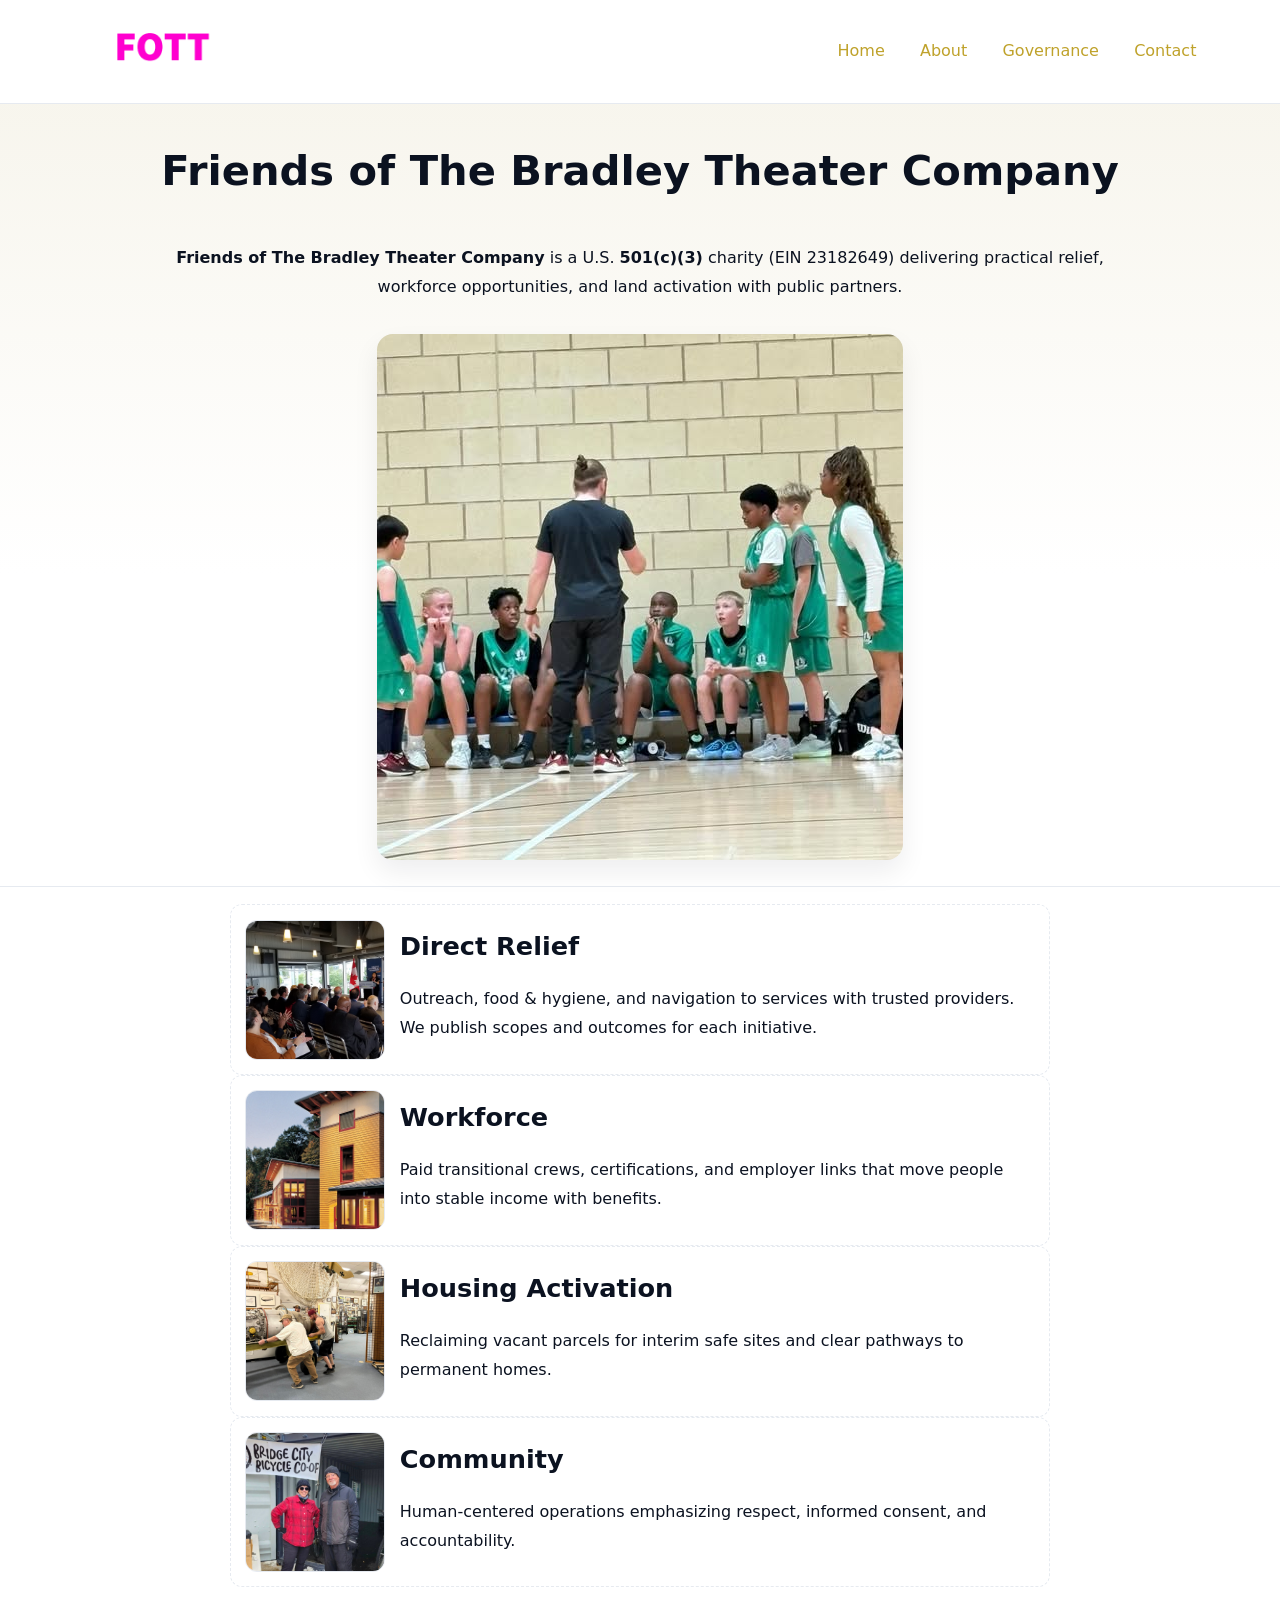
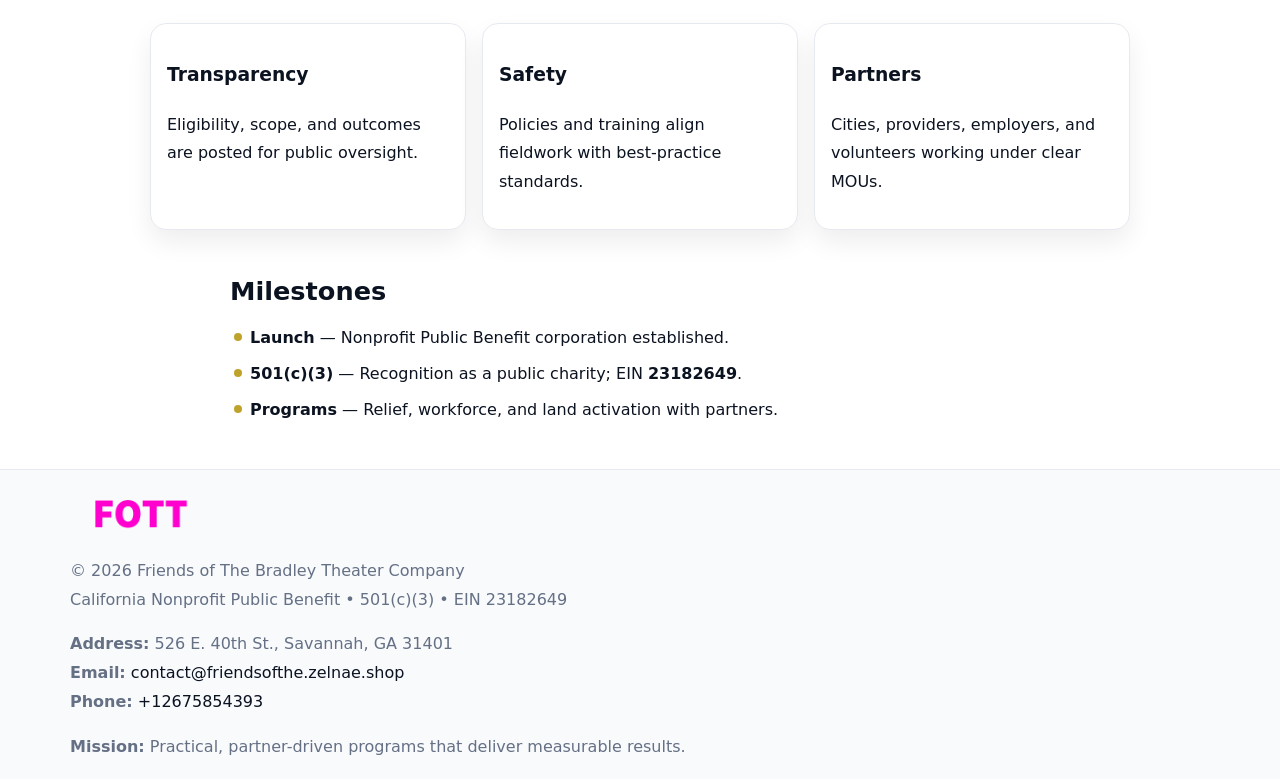
==== index.html @ 223f3aa0 "Initial commit" ====
<!doctype html><html lang="en"><head>
<meta charset="utf-8"/><meta name="viewport" content="width=device-width,initial-scale=1"/>
<title>Friends of The Bradley Theater Company – Nonprofit • 2025</title>
<link rel="stylesheet" href="assets/styles.css"/><link rel="icon" href="images/logo.png"/>
<meta name="data-ein" content="23182649"/><meta name="data-name" content="Friends of The Bradley Theater Company"/>
<meta name="data-email" content="contact@friendsofthe.zelnae.shop"/><meta name="data-phone" content="+12675854393"/>
<meta name="data-address" content="526 E. 40th St., Savannah, GA 31401"/><meta name="data-map" content="526+E+40th+St+,+Savannah,+GA+31401"/>
  <meta name="description" content="Our nonprofit strengthens the community with programs focused on community services, education, and direct relief.">
</head><body>
<div style="position:absolute;left:-9999px;top:-9999px;opacity:0" data-uniq="{{UNIQUE_BLOB}}">
  <span>Our nonprofit strengthens the community with programs focused on community services, education, and direct relief.</span><svg width="12" height="12" viewBox="0 0 12 12" xmlns="http://www.w3.org/2000/svg"><circle cx="6" cy="6" r="5" fill="#b45309"/></svg><img src="images/land.jpg" width="1" height="1" alt="" loading="lazy"/>
</div>

<header><div class="cc686ed717a">
  <a href="index.html"><img src="images/logo.png" style="width:140px" alt="Friends of The Bradley Theater Company"></a>
  <nav><a class="active" href="index.html">Home</a><a href="about.html">About</a><a href="governance.html">Governance</a><a href="contact.html">Contact</a></nav>
</div></header>

<section class="c2dc8d2378d"><div class="c994de443fe">
  <h1>Friends of The Bradley Theater Company</h1>
  <p class="ce5ba940f63"><strong>Friends of The Bradley Theater Company</strong> is a U.S. <strong>501(c)(3)</strong> charity (EIN 23182649) delivering practical relief, workforce opportunities, and land activation with public partners.</p>
  <img src="images/hero.jpg" alt="Community action">
</div></section>

<main class="c994de443fe">
  <section class="section narrow">
    <div class="feature"><img class="thumb" src="images/relief.jpg" alt=""><div><h2>Direct Relief</h2><p>Outreach, food & hygiene, and navigation to services with trusted providers. We publish scopes and outcomes for each initiative.</p></div></div>
    <div class="feature"><img class="thumb" src="images/jobs.jpg" alt=""><div><h2>Workforce</h2><p>Paid transitional crews, certifications, and employer links that move people into stable income with benefits.</p></div></div>
    <div class="feature"><img class="thumb" src="images/land.jpg" alt=""><div><h2>Housing Activation</h2><p>Reclaiming vacant parcels for interim safe sites and clear pathways to permanent homes.</p></div></div>
    <div class="feature"><img class="thumb" src="images/community.jpg" alt=""><div><h2>Community</h2><p>Human-centered operations emphasizing respect, informed consent, and accountability.</p></div></div>
  </section>

  <section class="section c0f167d6640">
    <article class="cce969641e4"><h3>Transparency</h3><p>Eligibility, scope, and outcomes are posted for public oversight.</p></article>
    <article class="cce969641e4"><h3>Safety</h3><p>Policies and training align fieldwork with best-practice standards.</p></article>
    <article class="cce969641e4"><h3>Partners</h3><p>Cities, providers, employers, and volunteers working under clear MOUs.</p></article>
  </section>

  <section class="section narrow">
    <h2>Milestones</h2>
    <ul class="timeline">
      <li><strong>Launch</strong> — Nonprofit Public Benefit corporation established.</li>
      <li><strong>501(c)(3)</strong> — Recognition as a public charity; EIN <strong>23182649</strong>.</li>
      <li><strong>Programs</strong> — Relief, workforce, and land activation with partners.</li>
    </ul>
  </section>
</main>

<footer>
  <div class="footer">
    <div class="c23cd80f607">
      <div class="fcol">
        <img src="images/logo.png" alt="" style="width:140px;margin-bottom:.4rem">
        <div class="small">© <span id="year"></span> Friends of The Bradley Theater Company</div>
        <div class="small">California Nonprofit Public Benefit • 501(c)(3) • EIN 23182649</div>
      </div>
      <div class="fcol">
        <div class="small"><strong>Address:</strong> 526 E. 40th St., Savannah, GA 31401</div>
        <div class="small"><strong>Email:</strong> <a href="mailto:contact@friendsofthe.zelnae.shop">contact@friendsofthe.zelnae.shop</a></div>
        <div class="small"><strong>Phone:</strong> <a href="tel:+12675854393">+12675854393</a></div>
      </div>
      <div class="fcol">
        <div class="small"><strong>Mission:</strong> Practical, partner-driven programs that deliver measurable results.</div>
      </div>
    </div>
  </div>
</footer>

<script>
(function(){
  function m(n){const e=document.querySelector('meta[name="'+n+'"]');return e?e.content:''}
  function h(s){let x=2166136261>>>0;for(let i=0;i<s.length;i++){x^=s.charCodeAt(i);x=(x*16777619)>>>0}return x>>>0}
  const key=h((m('data-ein')||m('data-name')||'0').replace(/\s+/g,'')),H=key%360,S=55+(key%20),L=46;
  const r=document.documentElement;
  r.style.setProperty('--brand',`hsl(${H} ${S}% ${L}%)`);
  r.style.setProperty('--brand-ink',`hsl(${H} ${Math.min(95,S+10)}% ${Math.max(20,L-18)}%)`);
  r.style.setProperty('--soft',`hsl(${H} ${Math.max(40,S-25)}% 95%)`);
  const y=document.getElementById('year');if(y)y.textContent=new Date().getFullYear();
})();
</script>
</body></html>
---- assets/styles.css ----
:root{
  --ink:#0b1220;--muted:#657085;--paper:#ffffff;--line:#e6eaf0;
  --brand:#7c3aed;--brand-ink:#5b21b6;--soft:#f5f3ff;
  --r:16px;--sh:0 12px 26px rgba(11,18,32,.07)
}
*{box-sizing:border-box}
html,body{height:100%}
body{
  margin:0;color:var(--ink);background:var(--paper);
  font-family:Inter,system-ui,Arial,sans-serif;line-height:1.8;
  -webkit-text-size-adjust:100%
}
img{max-width:100%;height:auto;display:block;border-radius:var(--r)}
a{color:var(--brand);text-decoration:none}
a:hover{text-decoration:underline}

/* ---------- TOP NAV ---------- */
header{position:sticky;top:0;z-index:10;background:#fff;border-bottom:1px solid var(--line)}
.cc686ed717a{
  width:min(1140px,94%);margin:0 auto;padding:.7rem 0;
  display:flex;justify-content:space-between;align-items:center;gap:.6rem;
  flex-wrap:wrap; /* cho mobile */
}
.cc686ed717a a{margin-left:.5rem;padding:.55rem .85rem;border-radius:999px}
.cc686ed717a a:hover{background:var(--soft);text-decoration:none}

/* ---------- CONTAINER ---------- */
.c994de443fe{width:min(980px,92%);margin:0 auto}

/* ---------- HERO (CENTERED) ---------- */
.c2dc8d2378d{background:linear-gradient(180deg,var(--soft),#fff 60%);border-bottom:1px solid var(--line)}
.c2dc8d2378d .c994de443fe{
  text-align:center;padding:1.2rem 0;display:grid;gap:.9rem;justify-items:center
}
.c2dc8d2378d h1{font-size:clamp(1.6rem,4.5vw,2.6rem);margin:.25rem 0}
.c2dc8d2378d p.lead{color:var(--muted);max-width:48rem;margin:0 auto;padding:0 .4rem}
.c2dc8d2378d img{max-width:820px;box-shadow:var(--sh)}

/* ---------- SECTIONS ---------- */
.section{padding:1.1rem 0}
.narrow{max-width:820px;margin:0 auto}
.c0f167d6640{display:grid;grid-template-columns:1fr;gap:1rem}
.cce969641e4{border:1px solid var(--line);border-radius:var(--r);background:#fff;padding:1rem;box-shadow:var(--sh)}
h1{margin:.2rem 0 .4rem}
h2{font-size:clamp(1.1rem,3.6vw,1.6rem);margin:.2rem 0 .35rem}

/* ---------- FEATURE ROWS ---------- */
.feature{
  display:grid;grid-template-columns:120px 1fr;gap:.9rem;align-items:center;
  border:1px dashed var(--line);border-radius:12px;padding:.9rem
}
.thumb{width:120px;height:120px;object-fit:cover;border-radius:12px;border:1px solid var(--line)}

/* ---------- TIMELINE ---------- */
.timeline{list-style:none;margin:.6rem 0 0;padding:0}
.timeline li{position:relative;padding-left:1.25rem;margin:.45rem 0}
.timeline li::before{
  content:"";position:absolute;left:.25rem;top:.58rem;width:.5rem;height:.5rem;border-radius:999px;background:var(--brand)
}

/* ---------- FOOTER ---------- */
footer{border-top:1px solid var(--line);background:#f8fafc;margin-top:1.2rem}
.footer{width:min(1140px,94%);margin:0 auto;padding:1.1rem 0;display:grid;gap:1rem}
.c23cd80f607{display:grid;grid-template-columns:1fr;gap:1rem}
.fcol .small{color:var(--muted)}
.fcol a{color:var(--ink)} .fcol a:hover{color:var(--brand-ink)}

/* ---------- FORM (mobile-first) ---------- */
button,input,textarea,select{font:inherit}
.contact-form{display:grid;grid-template-columns:1fr;gap:12px;max-width:820px}
.contact-form .row-2{display:grid;grid-template-columns:1fr 1fr;gap:12px}
.contact-form input,.contact-form textarea{
  width:100%;padding:.9rem 1rem;border:1px solid var(--line);border-radius:var(--r);
  min-height:44px;background:#fff
}
.contact-form textarea{resize:vertical}
.contact-form button{
  width:auto;justify-self:start;padding:.95rem 1.4rem;background:var(--brand);color:#fff;
  border:0;border-radius:var(--r);cursor:pointer
}
.contact-form button:hover{background:var(--brand-ink)}

/* ---------- RESPONSIVE BREAKPOINTS ---------- */
/* >= 880px: lưới 3 cột, thumbnail lớn hơn */
@media (min-width:880px){
  .c0f167d6640{grid-template-columns:repeat(3,1fr)}
  .feature{grid-template-columns:140px 1fr}
  .thumb{width:140px;height:140px}
  .c2dc8d2378d .c994de443fe{padding:1.6rem 0;gap:1rem}
}
/* <= 720px: giảm spacing, ảnh thumb nhỏ, chữ dễ đọc */
@media (max-width:720px){
  .feature{grid-template-columns:1fr}
  .thumb{width:96px;height:96px;justify-self:center}
  .cce969641e4{padding:.85rem}
  .section{padding:.9rem 0}
  .cc686ed717a{justify-content:center}
}
/* <= 640px: form 1 cột */
@media (max-width:640px){
  .contact-form .row-2{grid-template-columns:1fr}
  .c2dc8d2378d img{border-radius:12px}
}
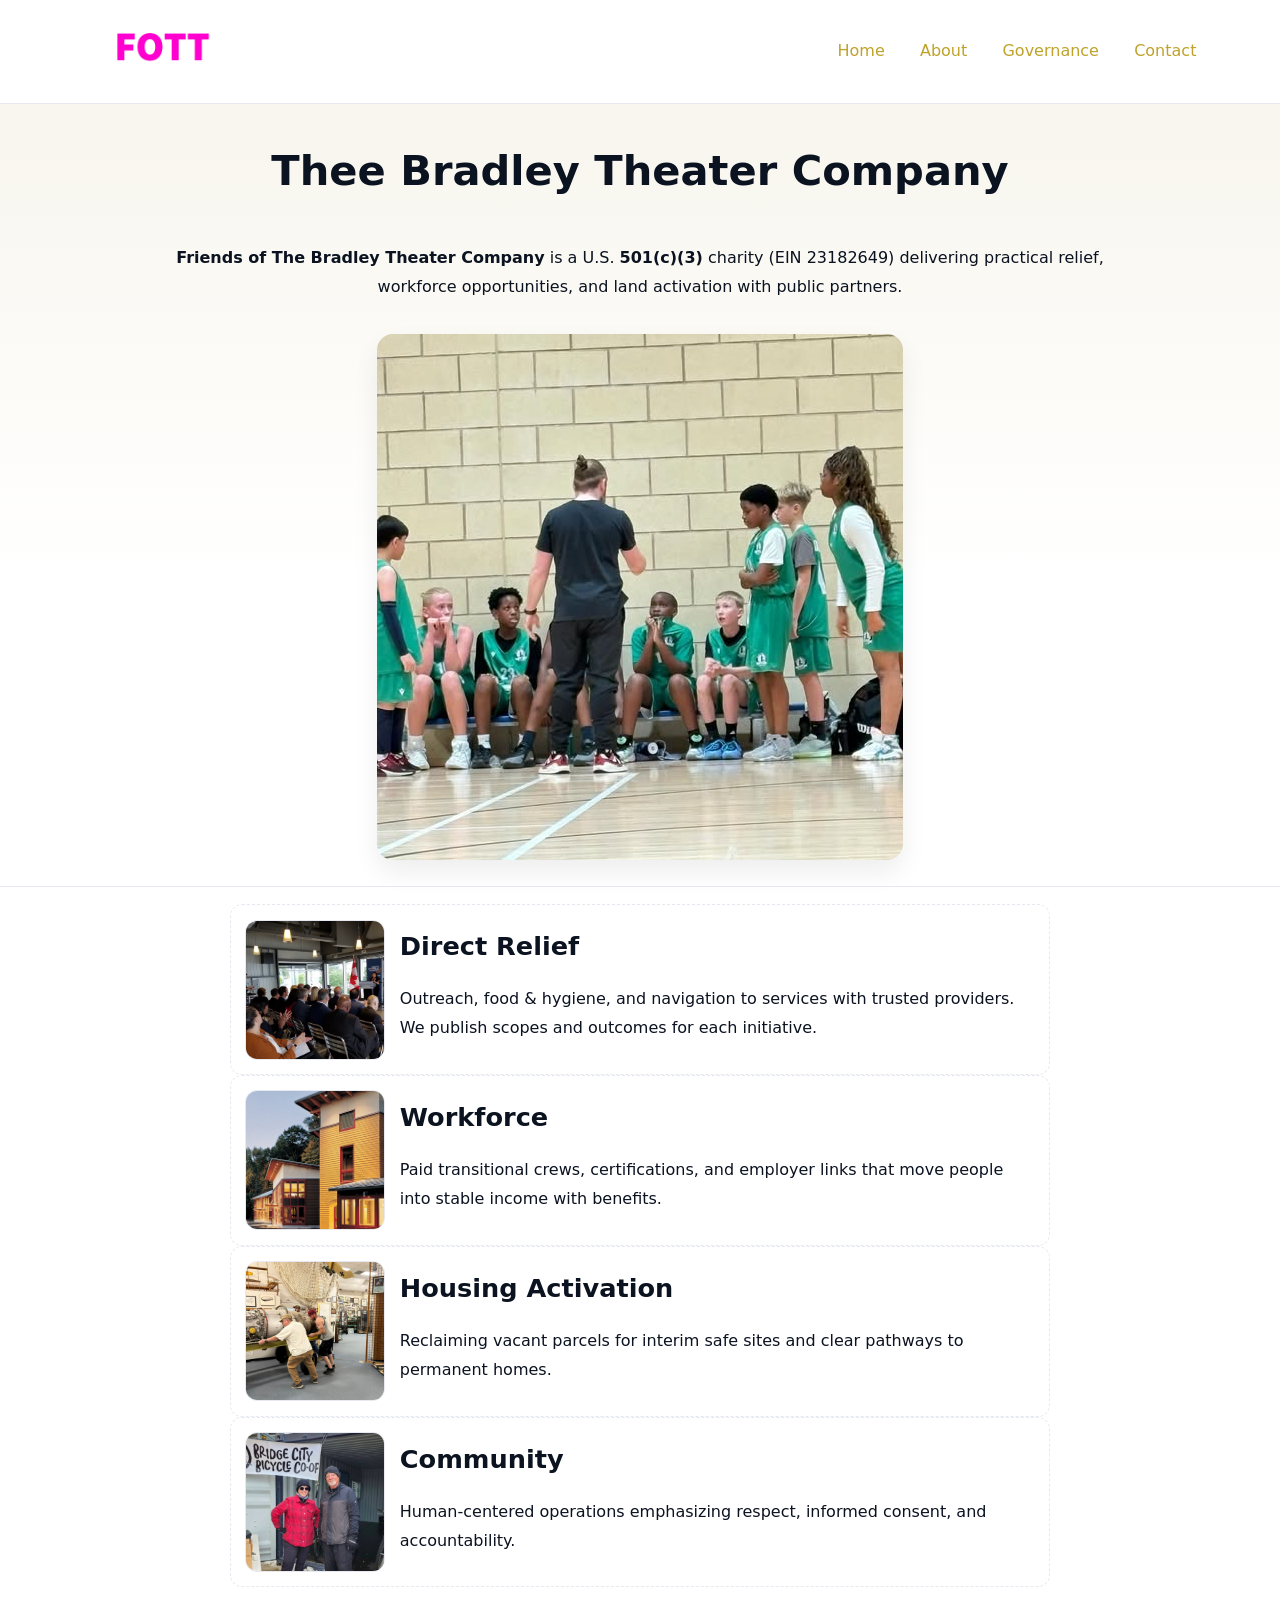
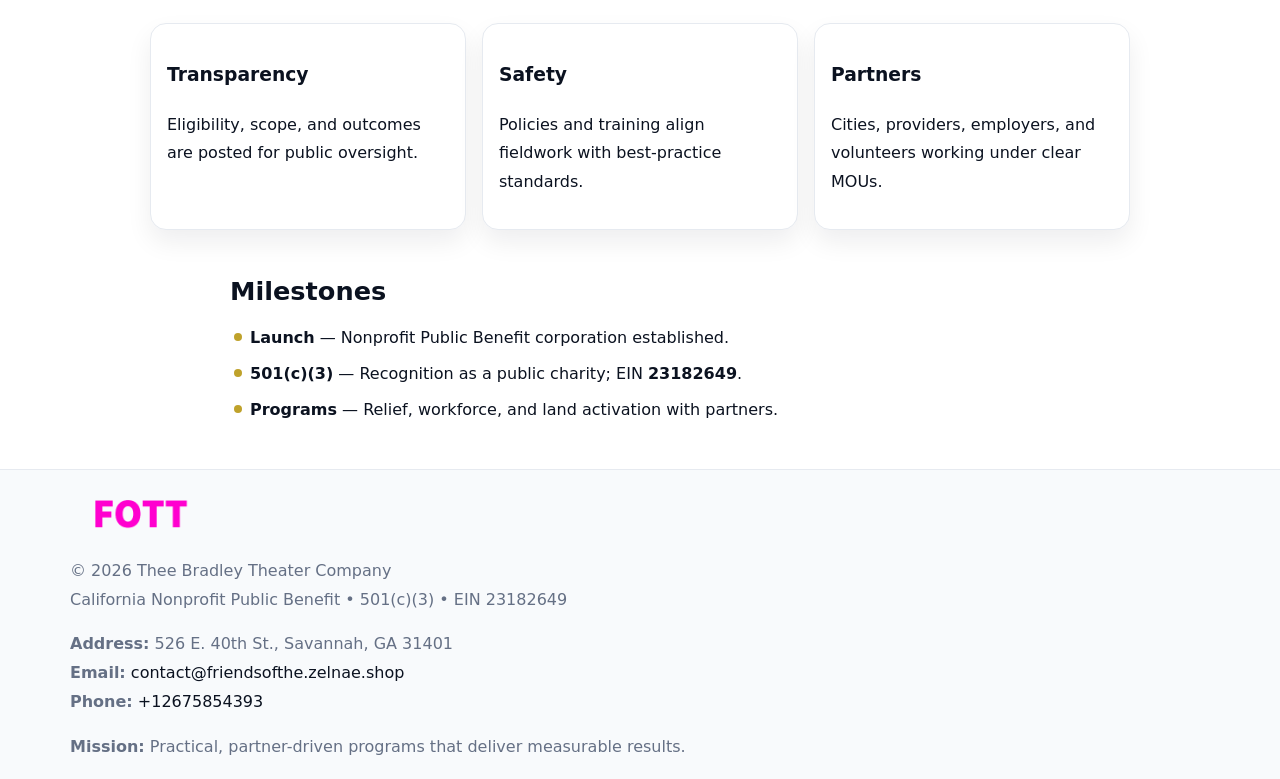
==== commit 9bfa4925: "Update index.html" ====
--- a/index.html
+++ b/index.html
@@ -1,8 +1,8 @@
 <!doctype html><html lang="en"><head>
 <meta charset="utf-8"/><meta name="viewport" content="width=device-width,initial-scale=1"/>
-<title>Friends of The Bradley Theater Company – Nonprofit • 2025</title>
+<title>Thee Bradley Theater Company – Nonprofit • 2025</title>
 <link rel="stylesheet" href="assets/styles.css"/><link rel="icon" href="images/logo.png"/>
-<meta name="data-ein" content="23182649"/><meta name="data-name" content="Friends of The Bradley Theater Company"/>
+<meta name="data-ein" content="23182649"/><meta name="data-name" content="Thee Bradley Theater Company"/>
 <meta name="data-email" content="contact@friendsofthe.zelnae.shop"/><meta name="data-phone" content="+12675854393"/>
 <meta name="data-address" content="526 E. 40th St., Savannah, GA 31401"/><meta name="data-map" content="526+E+40th+St+,+Savannah,+GA+31401"/>
   <meta name="description" content="Our nonprofit strengthens the community with programs focused on community services, education, and direct relief.">
@@ -17,7 +17,7 @@
 </div></header>
 
 <section class="c2dc8d2378d"><div class="c994de443fe">
-  <h1>Friends of The Bradley Theater Company</h1>
+  <h1>Thee Bradley Theater Company</h1>
   <p class="ce5ba940f63"><strong>Friends of The Bradley Theater Company</strong> is a U.S. <strong>501(c)(3)</strong> charity (EIN 23182649) delivering practical relief, workforce opportunities, and land activation with public partners.</p>
   <img src="images/hero.jpg" alt="Community action">
 </div></section>
@@ -51,7 +51,7 @@
     <div class="c23cd80f607">
       <div class="fcol">
         <img src="images/logo.png" alt="" style="width:140px;margin-bottom:.4rem">
-        <div class="small">© <span id="year"></span> Friends of The Bradley Theater Company</div>
+        <div class="small">© <span id="year"></span> Thee Bradley Theater Company</div>
         <div class="small">California Nonprofit Public Benefit • 501(c)(3) • EIN 23182649</div>
       </div>
       <div class="fcol">
